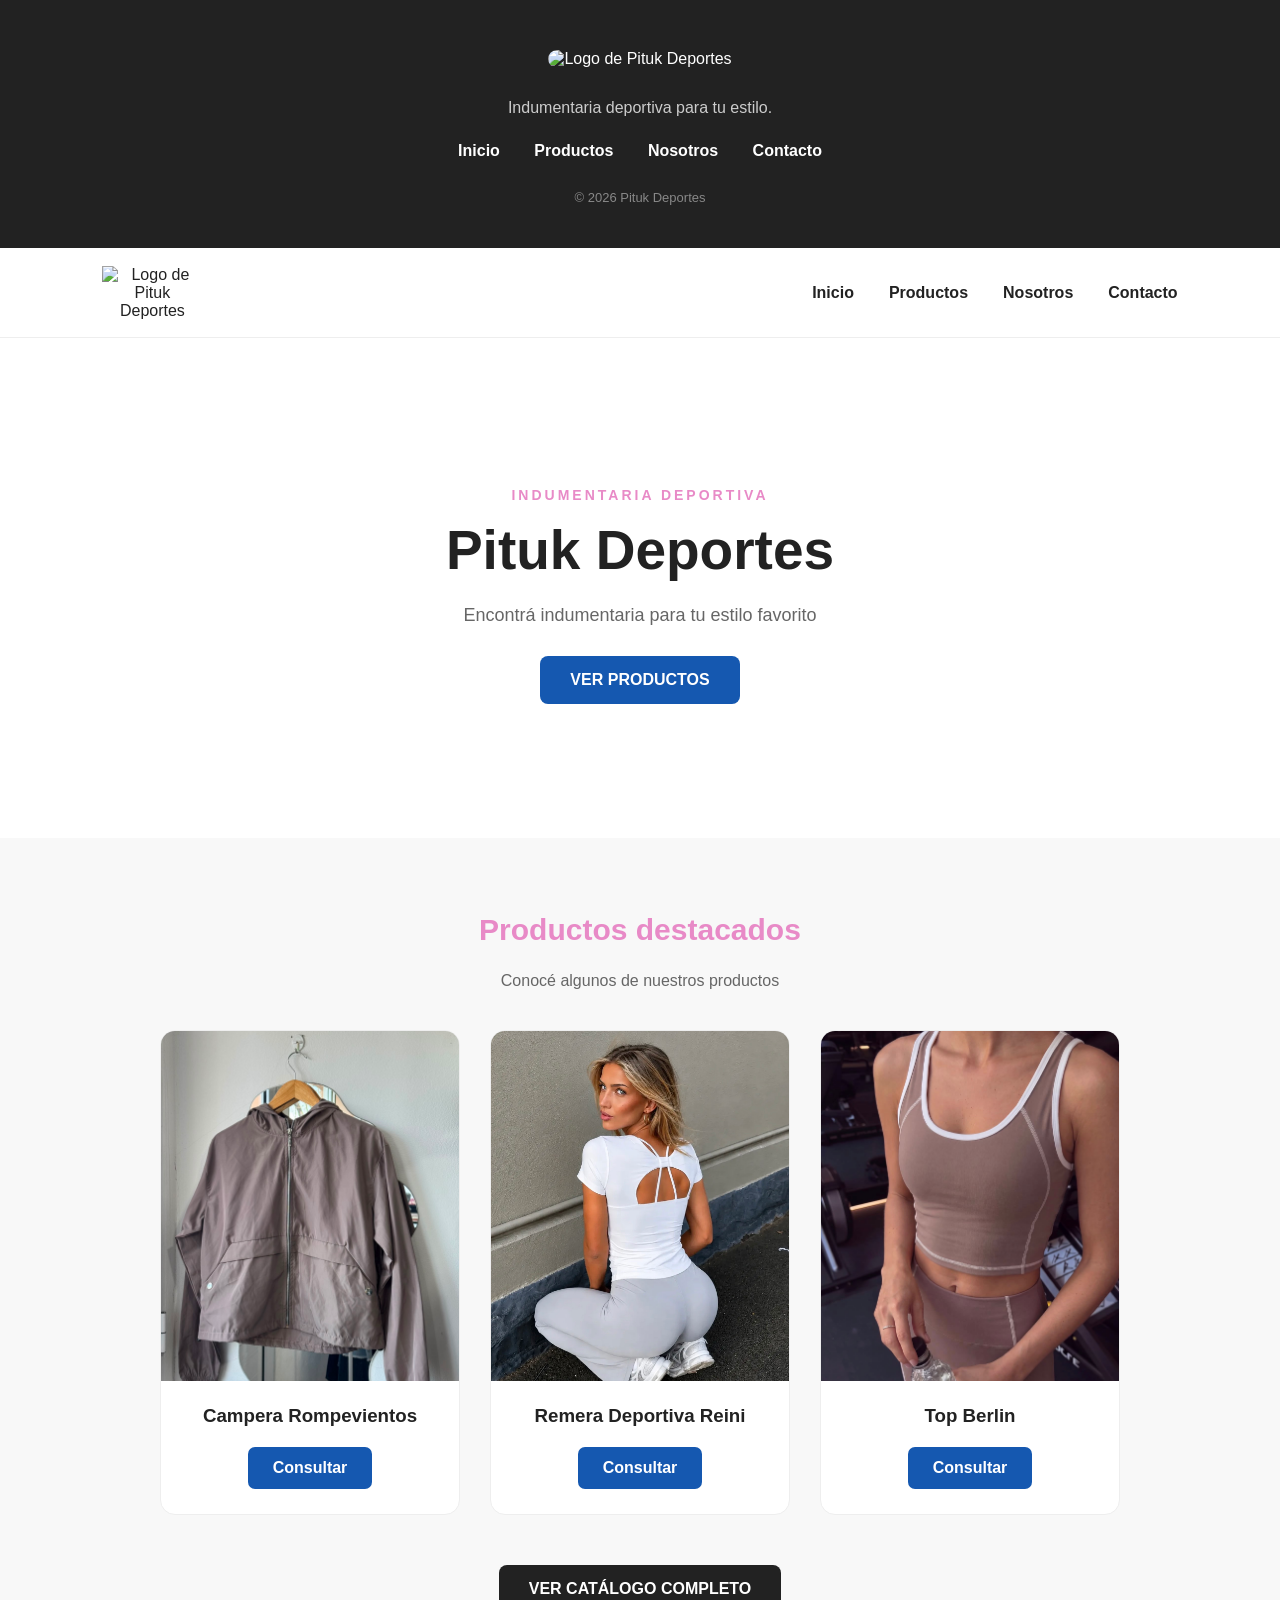
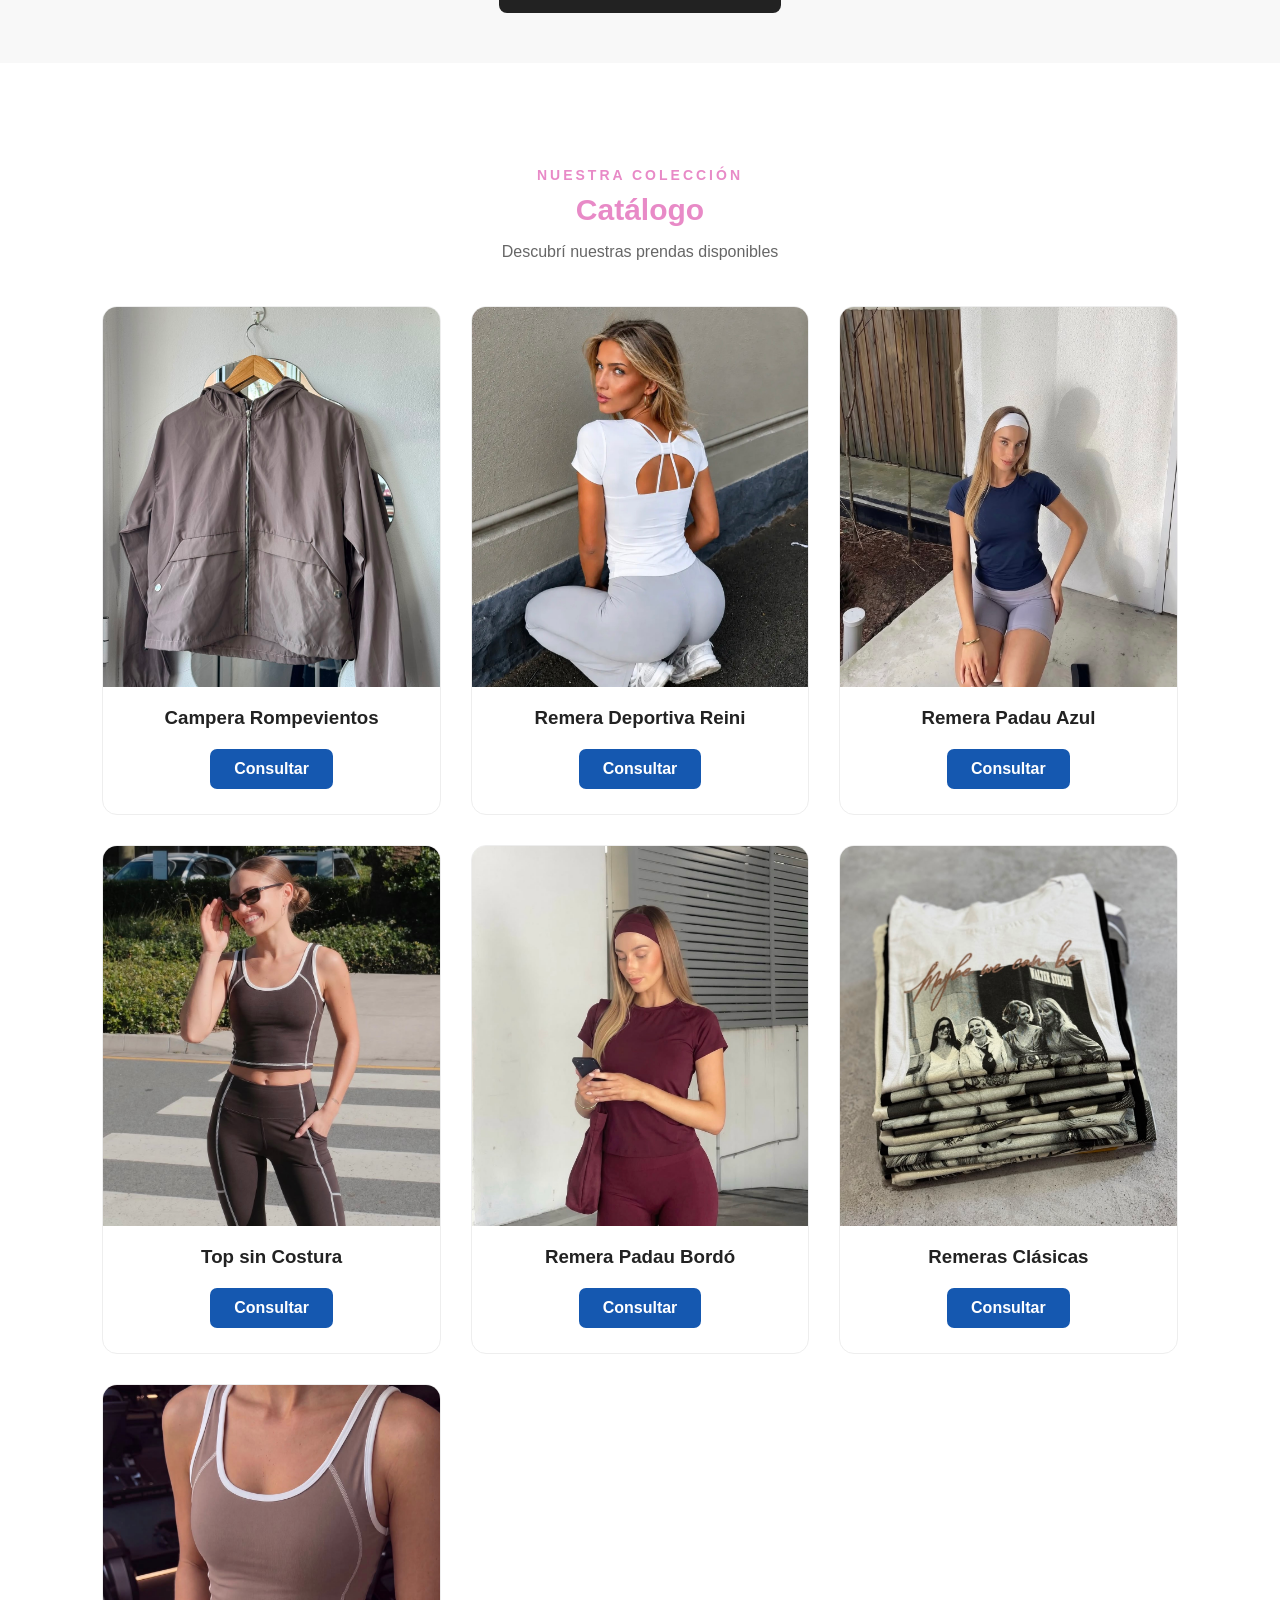
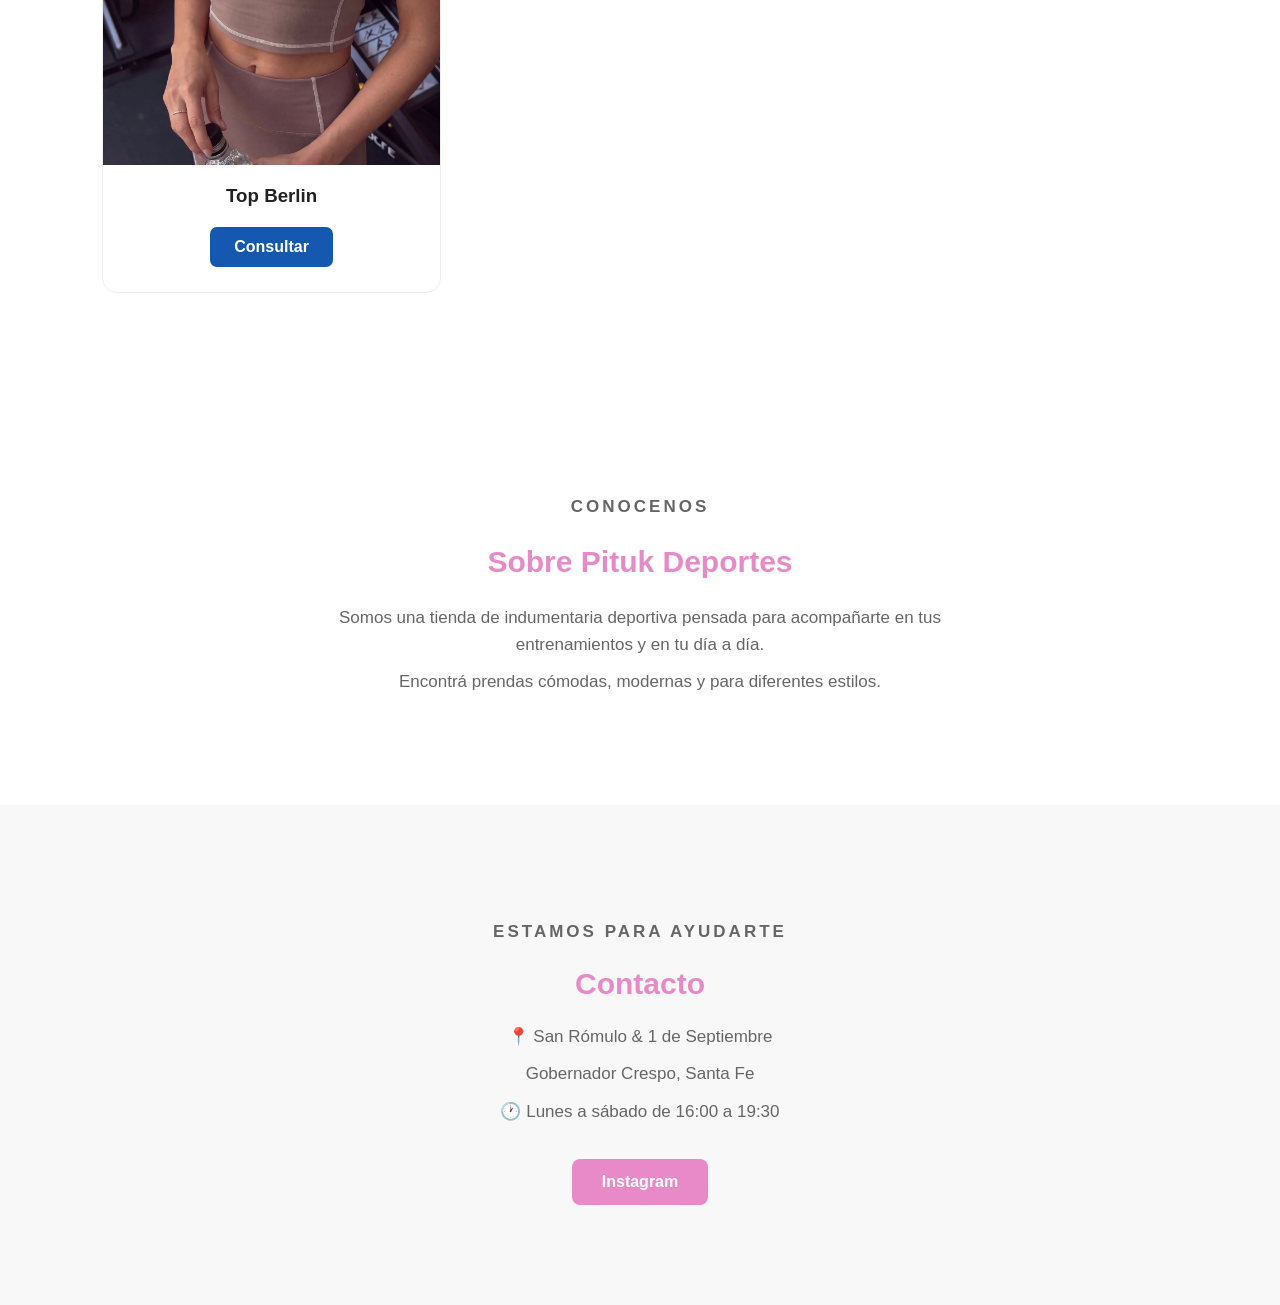
==== Pituk-Deportes/index.html @ afbeb864 "Add files via upload" ====
<!DOCTYPE html>

<html>

<head>
    <title>Pituk Deportes</title>
    <link rel="stylesheet" href="estilos.css">
</head>

<!-- PIE DE PÁGINA -->

<footer>

    <img src="imagenes/logo-pituk-deportes.jpg" alt="Logo de Pituk Deportes">

    <p>Indumentaria deportiva para tu estilo.</p>

    <div class="footer-links">
        <a href="#inicio">Inicio</a>
        <a href="#productos">Productos</a>
        <a href="#nosotros">Nosotros</a>
        <a href="#contacto">Contacto</a>
    </div>

    <p class="copyright">
        © 2026 Pituk Deportes
    </p>

</footer>

<body id="inicio">

    <nav>
        <img class="logo-menu" src="imagenes/logo-pituk-deportes.jpg" alt="Logo de Pituk Deportes">

        <div class="menu-links">
            <a href="#inicio">Inicio</a>
            <a href="#productos">Productos</a>
            <a href="#nosotros">Nosotros</a>
            <a href="#contacto">Contacto</a>
        </div>
    </nav>


    <!-- INICIO -->

    <section class="inicio">

        <p class="subtitulo">INDUMENTARIA DEPORTIVA</p>

        <h1>Pituk Deportes</h1>

        <p class="descripcion">
            Encontrá indumentaria para tu estilo favorito
        </p>

        <a class="boton-productos" href="#productos">
            VER PRODUCTOS
        </a>

    </section>


    <!-- PRODUCTOS -->

    <section class="productos" id="productos">

        <h2>Productos destacados</h2>

        <p class="texto-productos">
            Conocé algunos de nuestros productos
        </p>

        <div class="contenedor-productos">

            <div class="producto">
                <img src="imagenes/Camperas-Rompevientos.jpeg" alt="Campera rompevientos">

                <h3>Campera Rompevientos</h3>

                <a href="#contacto" class="boton-consultar">
                    Consultar
                </a>
            </div>


            <div class="producto">
                <img src="imagenes/Remera-Deportiva-Reini.png" alt="Remera deportiva Reini">

                <h3>Remera Deportiva Reini</h3>

                <a href="#contacto" class="boton-consultar">
                    Consultar
                </a>
            </div>


            <div class="producto">
                <img src="imagenes/Top-Berlin.jpeg" alt="Top Berlin">

                <h3>Top Berlin</h3>

                <a href="#contacto" class="boton-consultar">
                    Consultar
                </a>
            </div>

        </div>
        <a href="#catalogo" class="boton-catalogo">
             VER CATÁLOGO COMPLETO
        </a>
    </section>
<!-- CATÁLOGO -->

<section class="catalogo" id="catalogo">

    <p class="subtitulo">NUESTRA COLECCIÓN</p>

    <h2>Catálogo</h2>

    <p class="texto-catalogo">
        Descubrí nuestras prendas disponibles
    </p>

    <div class="grilla-catalogo">

        <div class="item-catalogo">
            <img src="imagenes/Camperas-Rompevientos.jpeg" alt="Campera rompevientos">
            <h3>Campera Rompevientos</h3>
            <a href="#contacto">Consultar</a>
        </div>

        <div class="item-catalogo">
            <img src="imagenes/Remera-Deportiva-Reini.png" alt="Remera deportiva Reini">
            <h3>Remera Deportiva Reini</h3>
            <a href="#contacto">Consultar</a>
        </div>

        <div class="item-catalogo">
            <img src="imagenes/Remera-Padau-Azul-L.png" alt="Remera Padau azul">
            <h3>Remera Padau Azul</h3>
            <a href="#contacto">Consultar</a>
        </div>

        <div class="item-catalogo">
            <img src="imagenes/Tops-sin-costura.png" alt="Top sin costura">
            <h3>Top sin Costura</h3>
            <a href="#contacto">Consultar</a>
        </div>

        <div class="item-catalogo">
            <img src="imagenes/Remera-Padau-Bordo-L.png" alt="Remera Padau bordó">
            <h3>Remera Padau Bordó</h3>
            <a href="#contacto">Consultar</a>
        </div>

        <div class="item-catalogo">
            <img src="imagenes/Remeras-Clasicas.jpeg" alt="Remeras clásicas">
            <h3>Remeras Clásicas</h3>
            <a href="#contacto">Consultar</a>
        </div>

        <div class="item-catalogo">
            <img src="imagenes/Top-Berlin.jpeg" alt="Top Berlin">
            <h3>Top Berlin</h3>
            <a href="#contacto">Consultar</a>
        </div>

    </div>

</section>

    <!-- NOSOTROS -->

    <section class="nosotros" id="nosotros">

        <p class="subtitulo">CONOCENOS</p>

        <h2>Sobre Pituk Deportes</h2>

        <p>
            Somos una tienda de indumentaria deportiva pensada para
            acompañarte en tus entrenamientos y en tu día a día.
        </p>

        <p>
            Encontrá prendas cómodas, modernas y para diferentes estilos.
        </p>

    </section>


    <!-- CONTACTO -->

    <section class="contacto" id="contacto">

        <p class="subtitulo">ESTAMOS PARA AYUDARTE</p>

        <h2>Contacto</h2>

        <p>
            📍 San Rómulo & 1 de Septiembre
        </p>

        <p>
            Gobernador Crespo, Santa Fe
        </p>

        <p>
            🕐 Lunes a sábado de 16:00 a 19:30
        </p>

        <a
            class="boton-instagram"
            href="https://www.instagram.com/pituk.deporte"
            target="_blank">
            Instagram
        </a>

    </section>

</body>

</html>
---- Pituk-Deportes/estilos.css ----
* {
    box-sizing: border-box;
}

html {
    scroll-behavior: smooth;
}

body {
    margin: 0;
    background-color: #ffffff;
    color: #222222;
    font-family: Arial, sans-serif;
    text-align: center;
}

/* MENÚ */

nav {
    height: 90px;
    padding: 0 8%;
    display: flex;
    align-items: center;
    justify-content: space-between;
    border-bottom: 1px solid #eeeeee;
    background-color: white;
}

.logo-menu {
    width: 100px;
    margin: 0;
}

.menu-links {
    display: flex;
    gap: 35px;
}

.menu-links a {
    text-decoration: none;
    color: #222222;
    font-weight: bold;
}

.menu-links a:hover {
    color: #e88ac7;
}

/* PORTADA */

.inicio {
    min-height: 500px;
    display: flex;
    flex-direction: column;
    justify-content: center;
    align-items: center;
    padding: 40px 20px;
}

.subtitulo {
    color: #e88ac7;
    font-size: 14px;
    font-weight: bold;
    letter-spacing: 3px;
    margin-bottom: 10px;
}

h1 {
    font-size: 55px;
    margin: 5px 0;
    color: #222222;
}

.descripcion {
    color: #666666;
    font-size: 18px;
    margin-bottom: 30px;
}

.boton-productos {
    background-color: #1558b0;
    color: white;
    text-decoration: none;
    font-weight: bold;
    padding: 15px 30px;
    border-radius: 8px;
}

.boton-productos:hover {
    background-color: #e88ac7;
}

/* PRODUCTOS */

.productos {
    padding: 50px 20px;
    background-color: #f8f8f8;
}

h2 {
    color: #e88ac7;
    font-size: 30px;
}

.producto {
    width: 280px;
    margin: 30px auto;
    padding: 20px;
    background-color: white;
    border: 1px solid #eeeeee;
    border-radius: 12px;
}

.producto p {
    color: #666666;
}
.texto-productos {
    color: #666666;
    margin-bottom: 40px;
}

.contenedor-productos {
    max-width: 1100px;
    margin: 0 auto;
    display: flex;
    justify-content: center;
    gap: 30px;
}

.producto {
    width: 300px;
    margin: 0;
    padding: 0 0 25px 0;
    background-color: white;
    border: 1px solid #eeeeee;
    border-radius: 15px;
    overflow: hidden;
}

.producto img {
    width: 100%;
    height: 350px;
    object-fit: cover;
}

.producto h3 {
    margin: 20px 10px;
}

.boton-consultar {
    display: inline-block;
    padding: 12px 25px;
    background-color: #1558b0;
    color: white;
    text-decoration: none;
    border-radius: 7px;
    font-weight: bold;
}

.boton-consultar:hover {
    background-color: #e88ac7;
}

/* DESPLAZAMIENTO SUAVE */

html {
    scroll-behavior: smooth;
}


/* NOSOTROS */

.nosotros {
    padding: 100px 20px;
    background-color: white;
}

.nosotros h2 {
    margin-bottom: 25px;
}

.nosotros p {
    max-width: 650px;
    margin: 10px auto;
    color: #666666;
    font-size: 17px;
    line-height: 1.6;
}


/* CONTACTO */

.contacto {
    padding: 100px 20px;
    background-color: #f8f8f8;
}

.contacto p {
    color: #666666;
    font-size: 17px;
}

.boton-instagram {
    display: inline-block;
    margin-top: 20px;
    padding: 14px 30px;

    background-color: #e88ac7;
    color: white;

    text-decoration: none;
    font-weight: bold;

    border-radius: 8px;
}

.boton-instagram:hover {
    background-color: #1558b0;
}
/* BOTÓN CATÁLOGO */

.boton-catalogo {
    display: inline-block;
    margin-top: 50px;
    padding: 15px 30px;
    background-color: #222222;
    color: white;
    text-decoration: none;
    font-weight: bold;
    border-radius: 8px;
}

.boton-catalogo:hover {
    background-color: #e88ac7;
}


/* CATÁLOGO */

.catalogo {
    padding: 90px 8%;
    background-color: white;
}

.catalogo h2 {
    margin: 5px 0 10px;
}

.texto-catalogo {
    color: #666666;
    margin-bottom: 45px;
}


/* GRILLA */

.grilla-catalogo {
    max-width: 1200px;
    margin: 0 auto;

    display: grid;
    grid-template-columns: repeat(3, 1fr);
    gap: 30px;
}


/* PRODUCTO DEL CATÁLOGO */

.item-catalogo {
    background-color: #ffffff;
    border: 1px solid #eeeeee;
    border-radius: 15px;
    overflow: hidden;
    padding-bottom: 25px;
}

.item-catalogo img {
    width: 100%;
    height: 380px;
    object-fit: cover;
    display: block;
}

.item-catalogo h3 {
    margin: 20px 10px;
}


/* BOTÓN CONSULTAR */

.item-catalogo a {
    display: inline-block;
    padding: 11px 24px;

    background-color: #1558b0;
    color: white;

    text-decoration: none;
    font-weight: bold;
    border-radius: 7px;
}

.item-catalogo a:hover {
    background-color: #e88ac7;
}
/* =========================
   DISEÑO PARA CELULARES
   ========================= */

@media (max-width: 768px) {

    /* MENÚ */

    nav {
        height: auto;
        padding: 15px 20px;
        flex-direction: column;
        gap: 15px;
    }

    .logo-menu {
        width: 90px;
    }

    .menu-links {
        gap: 15px;
        flex-wrap: wrap;
        justify-content: center;
    }

    .menu-links a {
        font-size: 14px;
    }


    /* PORTADA */

    .inicio {
        min-height: 450px;
        padding: 50px 20px;
    }

    h1 {
        font-size: 38px;
    }

    .descripcion {
        font-size: 16px;
    }


    /* PRODUCTOS DESTACADOS */

    .contenedor-productos {
        flex-direction: column;
        align-items: center;
    }

    .producto {
        width: 100%;
        max-width: 350px;
    }


    /* CATÁLOGO */

    .catalogo {
        padding: 70px 20px;
    }

    .grilla-catalogo {
        grid-template-columns: 1fr;
        max-width: 380px;
    }

    .item-catalogo img {
        height: 400px;
    }


    /* NOSOTROS Y CONTACTO */

    .nosotros,
    .contacto {
        padding: 70px 20px;
    }
}
/* FOOTER */

footer {
    background-color: #222222;
    color: white;
    padding: 50px 20px 30px;
    text-align: center;
}

footer img {
    width: 100px;
    margin: 0 0 15px;
    border-radius: 10px;
}

footer p {
    color: #cccccc;
}

.footer-links {
    margin: 25px 0;
}

.footer-links a {
    color: white;
    text-decoration: none;
    margin: 0 15px;
    font-weight: bold;
}

.footer-links a:hover {
    color: #e88ac7;
}

.copyright {
    margin-top: 30px;
    font-size: 13px;
    color: #888888;
}
.producto,
.item-catalogo {
    transition: transform 0.3s ease, box-shadow 0.3s ease;
}

.producto:hover,
.item-catalogo:hover {
    transform: translateY(-7px);
    box-shadow: 0 10px 25px rgba(0, 0, 0, 0.10);
}
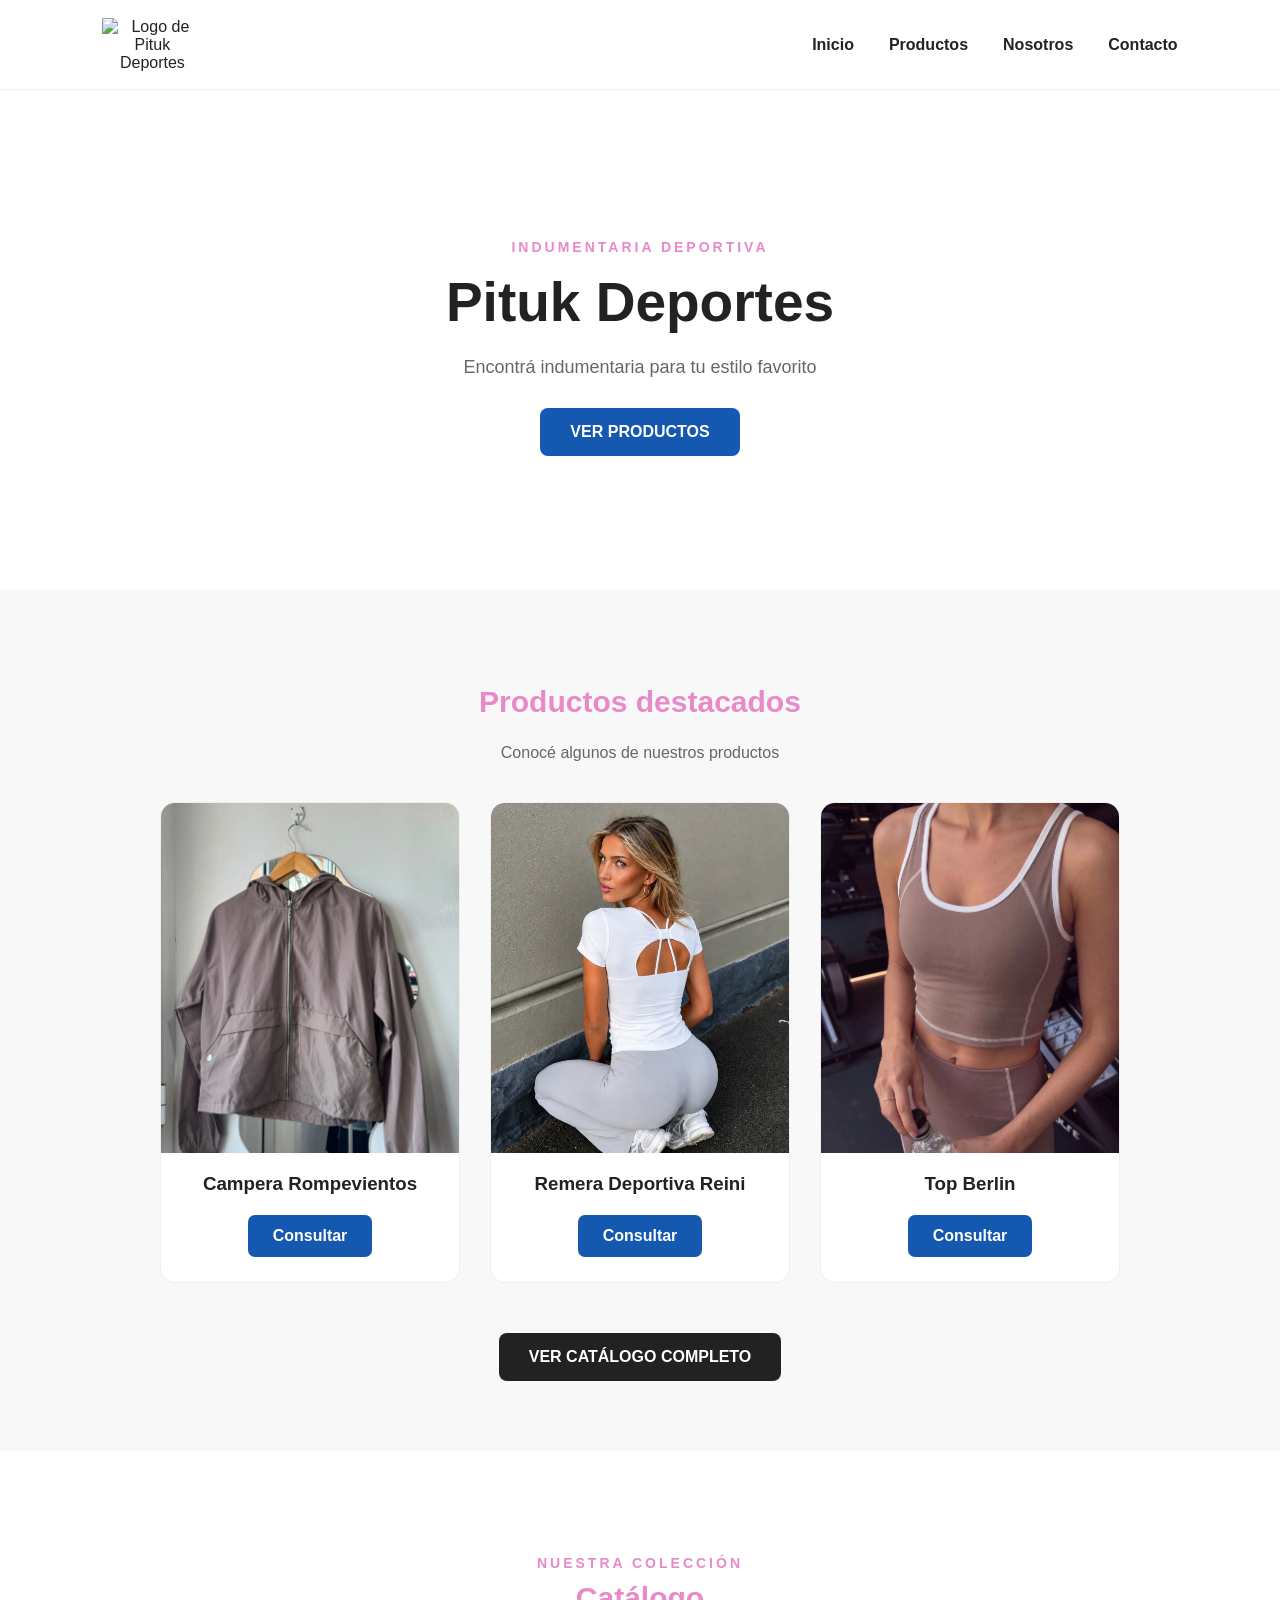
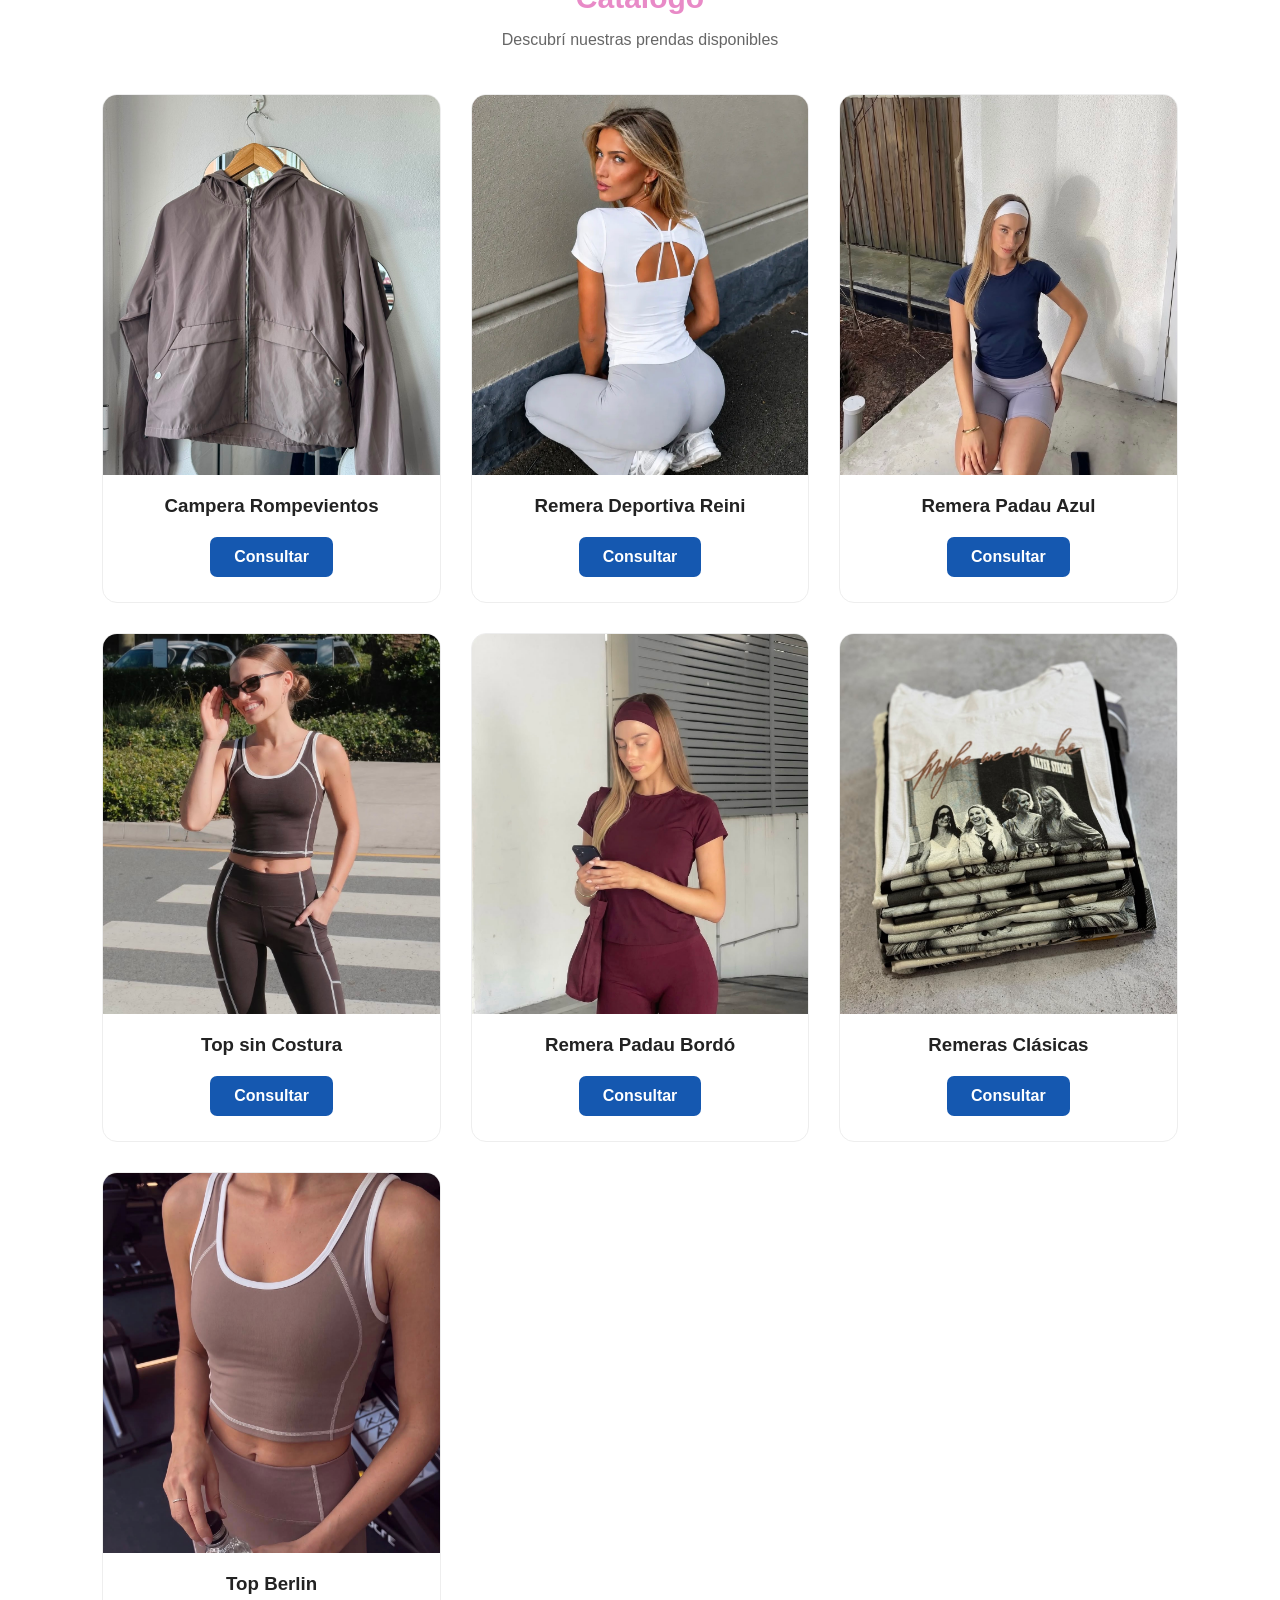
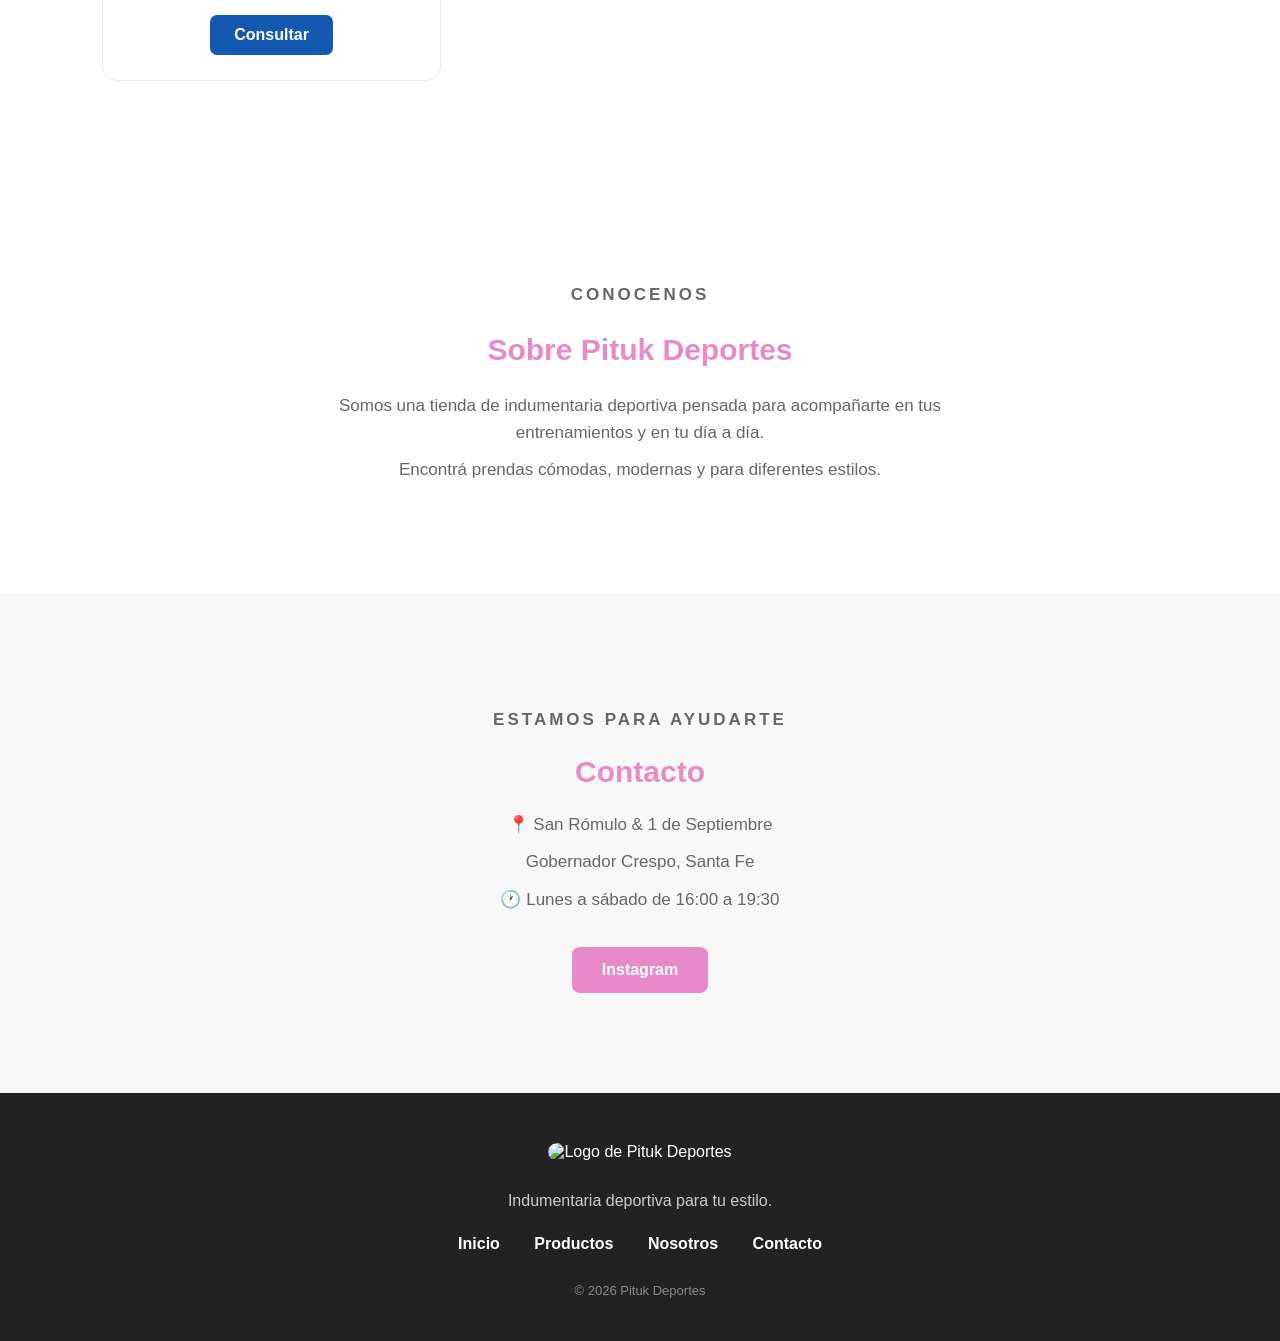
==== commit bcff5155: "Add files via upload" ====
--- a/Pituk-Deportes/index.html
+++ b/Pituk-Deportes/index.html
@@ -1,37 +1,26 @@
 <!DOCTYPE html>
 
-<html>
+<html lang="es">
 
 <head>
+    <meta charset="UTF-8">
+
+    <meta name="viewport" content="width=device-width, initial-scale=1.0">
+
     <title>Pituk Deportes</title>
+
     <link rel="stylesheet" href="estilos.css">
 </head>
 
-<!-- PIE DE PÁGINA -->
-
-<footer>
-
-    <img src="imagenes/logo-pituk-deportes.jpg" alt="Logo de Pituk Deportes">
-
-    <p>Indumentaria deportiva para tu estilo.</p>
-
-    <div class="footer-links">
-        <a href="#inicio">Inicio</a>
-        <a href="#productos">Productos</a>
-        <a href="#nosotros">Nosotros</a>
-        <a href="#contacto">Contacto</a>
-    </div>
-
-    <p class="copyright">
-        © 2026 Pituk Deportes
-    </p>
-
-</footer>
 
 <body id="inicio">
 
+    <!-- MENÚ -->
+
     <nav>
-        <img class="logo-menu" src="imagenes/logo-pituk-deportes.jpg" alt="Logo de Pituk Deportes">
+        <img class="logo-menu"
+             src="imagenes/logo-pituk-deportes.jpg"
+             alt="Logo de Pituk Deportes">
 
         <div class="menu-links">
             <a href="#inicio">Inicio</a>
@@ -46,7 +35,9 @@
 
     <section class="inicio">
 
-        <p class="subtitulo">INDUMENTARIA DEPORTIVA</p>
+        <p class="subtitulo">
+            INDUMENTARIA DEPORTIVA
+        </p>
 
         <h1>Pituk Deportes</h1>
 
@@ -61,7 +52,7 @@
     </section>
 
 
-    <!-- PRODUCTOS -->
+    <!-- PRODUCTOS DESTACADOS -->
 
     <section class="productos" id="productos">
 
@@ -71,110 +62,161 @@
             Conocé algunos de nuestros productos
         </p>
 
+
         <div class="contenedor-productos">
 
             <div class="producto">
-                <img src="imagenes/Camperas-Rompevientos.jpeg" alt="Campera rompevientos">
+
+                <img
+                    src="imagenes/Camperas-Rompevientos.jpeg"
+                    alt="Campera rompevientos">
 
                 <h3>Campera Rompevientos</h3>
 
                 <a href="#contacto" class="boton-consultar">
                     Consultar
                 </a>
+
             </div>
 
 
             <div class="producto">
-                <img src="imagenes/Remera-Deportiva-Reini.png" alt="Remera deportiva Reini">
+
+                <img
+                    src="imagenes/Remera-Deportiva-Reini.png"
+                    alt="Remera deportiva Reini">
 
                 <h3>Remera Deportiva Reini</h3>
 
                 <a href="#contacto" class="boton-consultar">
                     Consultar
                 </a>
+
             </div>
 
 
             <div class="producto">
-                <img src="imagenes/Top-Berlin.jpeg" alt="Top Berlin">
+
+                <img
+                    src="imagenes/Top-Berlin.jpeg"
+                    alt="Top Berlin">
 
                 <h3>Top Berlin</h3>
 
                 <a href="#contacto" class="boton-consultar">
                     Consultar
                 </a>
+
             </div>
 
         </div>
+
+
         <a href="#catalogo" class="boton-catalogo">
-             VER CATÁLOGO COMPLETO
+            VER CATÁLOGO COMPLETO
         </a>
-    </section>
-<!-- CATÁLOGO -->
-
-<section class="catalogo" id="catalogo">
-
-    <p class="subtitulo">NUESTRA COLECCIÓN</p>
-
-    <h2>Catálogo</h2>
-
-    <p class="texto-catalogo">
-        Descubrí nuestras prendas disponibles
-    </p>
-
-    <div class="grilla-catalogo">
-
-        <div class="item-catalogo">
-            <img src="imagenes/Camperas-Rompevientos.jpeg" alt="Campera rompevientos">
-            <h3>Campera Rompevientos</h3>
-            <a href="#contacto">Consultar</a>
+
+    </section>
+
+
+    <!-- CATÁLOGO -->
+
+    <section class="catalogo" id="catalogo">
+
+        <p class="subtitulo">
+            NUESTRA COLECCIÓN
+        </p>
+
+        <h2>Catálogo</h2>
+
+        <p class="texto-catalogo">
+            Descubrí nuestras prendas disponibles
+        </p>
+
+
+        <div class="grilla-catalogo">
+
+            <div class="item-catalogo">
+                <img src="imagenes/Camperas-Rompevientos.jpeg"
+                     alt="Campera rompevientos">
+
+                <h3>Campera Rompevientos</h3>
+
+                <a href="#contacto">Consultar</a>
+            </div>
+
+
+            <div class="item-catalogo">
+                <img src="imagenes/Remera-Deportiva-Reini.png"
+                     alt="Remera deportiva Reini">
+
+                <h3>Remera Deportiva Reini</h3>
+
+                <a href="#contacto">Consultar</a>
+            </div>
+
+
+            <div class="item-catalogo">
+                <img src="imagenes/Remera-Padau-Azul-L.png"
+                     alt="Remera Padau azul">
+
+                <h3>Remera Padau Azul</h3>
+
+                <a href="#contacto">Consultar</a>
+            </div>
+
+
+            <div class="item-catalogo">
+                <img src="imagenes/Tops-sin-costura.png"
+                     alt="Top sin costura">
+
+                <h3>Top sin Costura</h3>
+
+                <a href="#contacto">Consultar</a>
+            </div>
+
+
+            <div class="item-catalogo">
+                <img src="imagenes/Remera-Padau-Bordo-L.png"
+                     alt="Remera Padau bordó">
+
+                <h3>Remera Padau Bordó</h3>
+
+                <a href="#contacto">Consultar</a>
+            </div>
+
+
+            <div class="item-catalogo">
+                <img src="imagenes/Remeras-Clasicas.jpeg"
+                     alt="Remeras clásicas">
+
+                <h3>Remeras Clásicas</h3>
+
+                <a href="#contacto">Consultar</a>
+            </div>
+
+
+            <div class="item-catalogo">
+                <img src="imagenes/Top-Berlin.jpeg"
+                     alt="Top Berlin">
+
+                <h3>Top Berlin</h3>
+
+                <a href="#contacto">Consultar</a>
+            </div>
+
         </div>
 
-        <div class="item-catalogo">
-            <img src="imagenes/Remera-Deportiva-Reini.png" alt="Remera deportiva Reini">
-            <h3>Remera Deportiva Reini</h3>
-            <a href="#contacto">Consultar</a>
-        </div>
-
-        <div class="item-catalogo">
-            <img src="imagenes/Remera-Padau-Azul-L.png" alt="Remera Padau azul">
-            <h3>Remera Padau Azul</h3>
-            <a href="#contacto">Consultar</a>
-        </div>
-
-        <div class="item-catalogo">
-            <img src="imagenes/Tops-sin-costura.png" alt="Top sin costura">
-            <h3>Top sin Costura</h3>
-            <a href="#contacto">Consultar</a>
-        </div>
-
-        <div class="item-catalogo">
-            <img src="imagenes/Remera-Padau-Bordo-L.png" alt="Remera Padau bordó">
-            <h3>Remera Padau Bordó</h3>
-            <a href="#contacto">Consultar</a>
-        </div>
-
-        <div class="item-catalogo">
-            <img src="imagenes/Remeras-Clasicas.jpeg" alt="Remeras clásicas">
-            <h3>Remeras Clásicas</h3>
-            <a href="#contacto">Consultar</a>
-        </div>
-
-        <div class="item-catalogo">
-            <img src="imagenes/Top-Berlin.jpeg" alt="Top Berlin">
-            <h3>Top Berlin</h3>
-            <a href="#contacto">Consultar</a>
-        </div>
-
-    </div>
-
-</section>
+    </section>
+
 
     <!-- NOSOTROS -->
 
     <section class="nosotros" id="nosotros">
 
-        <p class="subtitulo">CONOCENOS</p>
+        <p class="subtitulo">
+            CONOCENOS
+        </p>
 
         <h2>Sobre Pituk Deportes</h2>
 
@@ -194,7 +236,9 @@
 
     <section class="contacto" id="contacto">
 
-        <p class="subtitulo">ESTAMOS PARA AYUDARTE</p>
+        <p class="subtitulo">
+            ESTAMOS PARA AYUDARTE
+        </p>
 
         <h2>Contacto</h2>
 
@@ -214,11 +258,45 @@
             class="boton-instagram"
             href="https://www.instagram.com/pituk.deporte"
             target="_blank">
+
             Instagram
+
         </a>
 
     </section>
 
+
+    <!-- PIE DE PÁGINA -->
+
+    <footer>
+
+        <img
+            src="imagenes/logo-pituk-deportes.jpg"
+            alt="Logo de Pituk Deportes">
+
+        <p>
+            Indumentaria deportiva para tu estilo.
+        </p>
+
+        <div class="footer-links">
+
+            <a href="#inicio">Inicio</a>
+
+            <a href="#productos">Productos</a>
+
+            <a href="#nosotros">Nosotros</a>
+
+            <a href="#contacto">Contacto</a>
+
+        </div>
+
+        <p class="copyright">
+            © 2026 Pituk Deportes
+        </p>
+
+    </footer>
+
+
 </body>
 
-</html>
+</html>
--- a/Pituk-Deportes/estilos.css
+++ b/Pituk-Deportes/estilos.css
@@ -14,10 +14,13 @@
     text-align: center;
 }
 
-/* MENÚ */
+
+/* =========================
+   MENÚ
+   ========================= */
 
 nav {
-    height: 90px;
+    min-height: 90px;
     padding: 0 8%;
     display: flex;
     align-items: center;
@@ -33,6 +36,7 @@
 
 .menu-links {
     display: flex;
+    align-items: center;
     gap: 35px;
 }
 
@@ -40,13 +44,17 @@
     text-decoration: none;
     color: #222222;
     font-weight: bold;
+    transition: color 0.3s ease;
 }
 
 .menu-links a:hover {
     color: #e88ac7;
 }
 
-/* PORTADA */
+
+/* =========================
+   PORTADA
+   ========================= */
 
 .inicio {
     min-height: 500px;
@@ -78,22 +86,27 @@
 }
 
 .boton-productos {
+    display: inline-block;
     background-color: #1558b0;
     color: white;
     text-decoration: none;
     font-weight: bold;
     padding: 15px 30px;
     border-radius: 8px;
+    transition: background-color 0.3s ease;
 }
 
 .boton-productos:hover {
     background-color: #e88ac7;
 }
 
-/* PRODUCTOS */
+
+/* =========================
+   PRODUCTOS DESTACADOS
+   ========================= */
 
 .productos {
-    padding: 50px 20px;
+    padding: 70px 20px;
     background-color: #f8f8f8;
 }
 
@@ -102,18 +115,6 @@
     font-size: 30px;
 }
 
-.producto {
-    width: 280px;
-    margin: 30px auto;
-    padding: 20px;
-    background-color: white;
-    border: 1px solid #eeeeee;
-    border-radius: 12px;
-}
-
-.producto p {
-    color: #666666;
-}
 .texto-productos {
     color: #666666;
     margin-bottom: 40px;
@@ -130,7 +131,7 @@
 .producto {
     width: 300px;
     margin: 0;
-    padding: 0 0 25px 0;
+    padding: 0 0 25px;
     background-color: white;
     border: 1px solid #eeeeee;
     border-radius: 15px;
@@ -138,6 +139,7 @@
 }
 
 .producto img {
+    display: block;
     width: 100%;
     height: 350px;
     object-fit: cover;
@@ -161,14 +163,85 @@
     background-color: #e88ac7;
 }
 
-/* DESPLAZAMIENTO SUAVE */
-
-html {
-    scroll-behavior: smooth;
-}
-
-
-/* NOSOTROS */
+.boton-catalogo {
+    display: inline-block;
+    margin-top: 50px;
+    padding: 15px 30px;
+    background-color: #222222;
+    color: white;
+    text-decoration: none;
+    font-weight: bold;
+    border-radius: 8px;
+}
+
+.boton-catalogo:hover {
+    background-color: #e88ac7;
+}
+
+
+/* =========================
+   CATÁLOGO
+   ========================= */
+
+.catalogo {
+    padding: 90px 8%;
+    background-color: white;
+}
+
+.catalogo h2 {
+    margin: 5px 0 10px;
+}
+
+.texto-catalogo {
+    color: #666666;
+    margin-bottom: 45px;
+}
+
+.grilla-catalogo {
+    max-width: 1200px;
+    margin: 0 auto;
+    display: grid;
+    grid-template-columns: repeat(3, 1fr);
+    gap: 30px;
+}
+
+.item-catalogo {
+    background-color: #ffffff;
+    border: 1px solid #eeeeee;
+    border-radius: 15px;
+    overflow: hidden;
+    padding-bottom: 25px;
+}
+
+.item-catalogo img {
+    display: block;
+    width: 100%;
+    height: 380px;
+    object-fit: cover;
+}
+
+.item-catalogo h3 {
+    margin: 20px 10px;
+}
+
+.item-catalogo a {
+    display: inline-block;
+    padding: 11px 24px;
+    background-color: #1558b0;
+    color: white;
+    text-decoration: none;
+    font-weight: bold;
+    border-radius: 7px;
+}
+
+.item-catalogo a:hover {
+    background-color: #e88ac7;
+}
+
+
+/* =========================
+   NOSOTROS
+   ========================= */
 
 .nosotros {
     padding: 100px 20px;
@@ -188,7 +261,9 @@
 }
 
 
-/* CONTACTO */
+/* =========================
+   CONTACTO
+   ========================= */
 
 .contacto {
     padding: 100px 20px;
@@ -204,188 +279,21 @@
     display: inline-block;
     margin-top: 20px;
     padding: 14px 30px;
-
     background-color: #e88ac7;
     color: white;
-
-    text-decoration: none;
-    font-weight: bold;
-
+    text-decoration: none;
+    font-weight: bold;
     border-radius: 8px;
 }
 
 .boton-instagram:hover {
     background-color: #1558b0;
 }
-/* BOTÓN CATÁLOGO */
-
-.boton-catalogo {
-    display: inline-block;
-    margin-top: 50px;
-    padding: 15px 30px;
-    background-color: #222222;
-    color: white;
-    text-decoration: none;
-    font-weight: bold;
-    border-radius: 8px;
-}
-
-.boton-catalogo:hover {
-    background-color: #e88ac7;
-}
-
-
-/* CATÁLOGO */
-
-.catalogo {
-    padding: 90px 8%;
-    background-color: white;
-}
-
-.catalogo h2 {
-    margin: 5px 0 10px;
-}
-
-.texto-catalogo {
-    color: #666666;
-    margin-bottom: 45px;
-}
-
-
-/* GRILLA */
-
-.grilla-catalogo {
-    max-width: 1200px;
-    margin: 0 auto;
-
-    display: grid;
-    grid-template-columns: repeat(3, 1fr);
-    gap: 30px;
-}
-
-
-/* PRODUCTO DEL CATÁLOGO */
-
-.item-catalogo {
-    background-color: #ffffff;
-    border: 1px solid #eeeeee;
-    border-radius: 15px;
-    overflow: hidden;
-    padding-bottom: 25px;
-}
-
-.item-catalogo img {
-    width: 100%;
-    height: 380px;
-    object-fit: cover;
-    display: block;
-}
-
-.item-catalogo h3 {
-    margin: 20px 10px;
-}
-
-
-/* BOTÓN CONSULTAR */
-
-.item-catalogo a {
-    display: inline-block;
-    padding: 11px 24px;
-
-    background-color: #1558b0;
-    color: white;
-
-    text-decoration: none;
-    font-weight: bold;
-    border-radius: 7px;
-}
-
-.item-catalogo a:hover {
-    background-color: #e88ac7;
-}
-/* =========================
-   DISEÑO PARA CELULARES
-   ========================= */
-
-@media (max-width: 768px) {
-
-    /* MENÚ */
-
-    nav {
-        height: auto;
-        padding: 15px 20px;
-        flex-direction: column;
-        gap: 15px;
-    }
-
-    .logo-menu {
-        width: 90px;
-    }
-
-    .menu-links {
-        gap: 15px;
-        flex-wrap: wrap;
-        justify-content: center;
-    }
-
-    .menu-links a {
-        font-size: 14px;
-    }
-
-
-    /* PORTADA */
-
-    .inicio {
-        min-height: 450px;
-        padding: 50px 20px;
-    }
-
-    h1 {
-        font-size: 38px;
-    }
-
-    .descripcion {
-        font-size: 16px;
-    }
-
-
-    /* PRODUCTOS DESTACADOS */
-
-    .contenedor-productos {
-        flex-direction: column;
-        align-items: center;
-    }
-
-    .producto {
-        width: 100%;
-        max-width: 350px;
-    }
-
-
-    /* CATÁLOGO */
-
-    .catalogo {
-        padding: 70px 20px;
-    }
-
-    .grilla-catalogo {
-        grid-template-columns: 1fr;
-        max-width: 380px;
-    }
-
-    .item-catalogo img {
-        height: 400px;
-    }
-
-
-    /* NOSOTROS Y CONTACTO */
-
-    .nosotros,
-    .contacto {
-        padding: 70px 20px;
-    }
-}
-/* FOOTER */
+
+
+/* =========================
+   FOOTER
+   ========================= */
 
 footer {
     background-color: #222222;
@@ -424,6 +332,12 @@
     font-size: 13px;
     color: #888888;
 }
+
+
+/* =========================
+   EFECTOS
+   ========================= */
+
 .producto,
 .item-catalogo {
     transition: transform 0.3s ease, box-shadow 0.3s ease;
@@ -433,4 +347,165 @@
 .item-catalogo:hover {
     transform: translateY(-7px);
     box-shadow: 0 10px 25px rgba(0, 0, 0, 0.10);
+}
+
+
+/* =========================
+   TABLETS
+   ========================= */
+
+@media (max-width: 900px) {
+
+    .grilla-catalogo {
+        grid-template-columns: repeat(2, 1fr);
+    }
+
+    .contenedor-productos {
+        flex-wrap: wrap;
+    }
+}
+
+
+/* =========================
+   CELULARES
+   ========================= */
+
+@media (max-width: 768px) {
+
+    nav {
+        min-height: auto;
+        padding: 15px;
+        flex-direction: column;
+        gap: 12px;
+    }
+
+    .logo-menu {
+        width: 80px;
+    }
+
+    .menu-links {
+        width: 100%;
+        justify-content: center;
+        gap: 18px;
+    }
+
+    .menu-links a {
+        font-size: 13px;
+    }
+
+
+    /* PORTADA */
+
+    .inicio {
+        min-height: 430px;
+        padding: 50px 20px;
+    }
+
+    .subtitulo {
+        font-size: 11px;
+        letter-spacing: 2px;
+    }
+
+    h1 {
+        font-size: 38px;
+    }
+
+    h2 {
+        font-size: 27px;
+    }
+
+    .descripcion {
+        font-size: 16px;
+        line-height: 1.5;
+    }
+
+
+    /* PRODUCTOS */
+
+    .productos {
+        padding: 60px 15px;
+    }
+
+    .contenedor-productos {
+        flex-direction: column;
+        align-items: center;
+        gap: 25px;
+    }
+
+    .producto {
+        width: 100%;
+        max-width: 360px;
+    }
+
+    .producto img {
+        height: 420px;
+    }
+
+
+    /* CATÁLOGO */
+
+    .catalogo {
+        padding: 70px 15px;
+    }
+
+    .grilla-catalogo {
+        grid-template-columns: 1fr;
+        max-width: 360px;
+        gap: 25px;
+    }
+
+    .item-catalogo img {
+        height: 420px;
+    }
+
+
+    /* NOSOTROS Y CONTACTO */
+
+    .nosotros,
+    .contacto {
+        padding: 70px 20px;
+    }
+
+
+    /* FOOTER */
+
+    footer {
+        padding: 45px 20px 25px;
+    }
+
+    .footer-links {
+        display: flex;
+        flex-wrap: wrap;
+        justify-content: center;
+        gap: 15px 20px;
+    }
+
+    .footer-links a {
+        margin: 0;
+    }
+}
+
+
+/* =========================
+   CELULARES PEQUEÑOS
+   ========================= */
+
+@media (max-width: 400px) {
+
+    .menu-links {
+        gap: 12px;
+    }
+
+    .menu-links a {
+        font-size: 12px;
+    }
+
+    h1 {
+        font-size: 34px;
+    }
+
+    .producto img,
+    .item-catalogo img {
+        height: 380px;
+    }
 }
